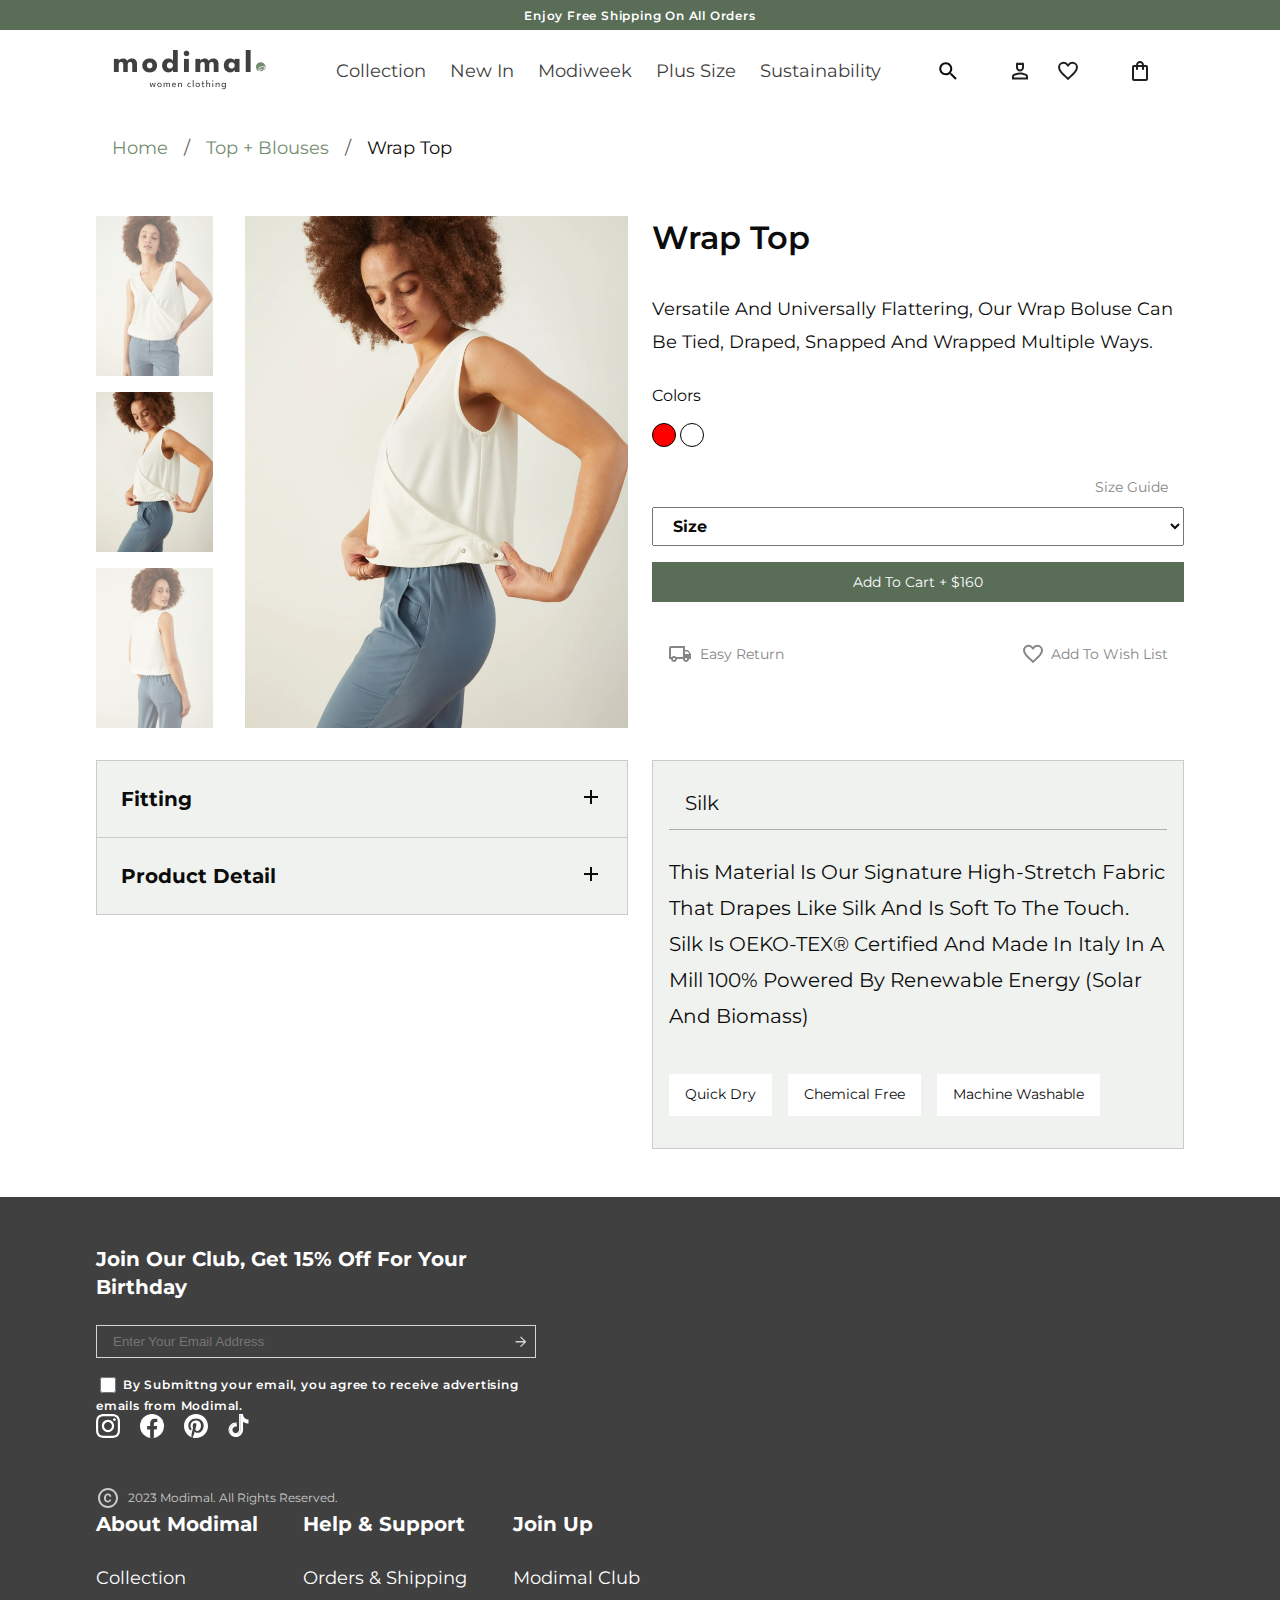
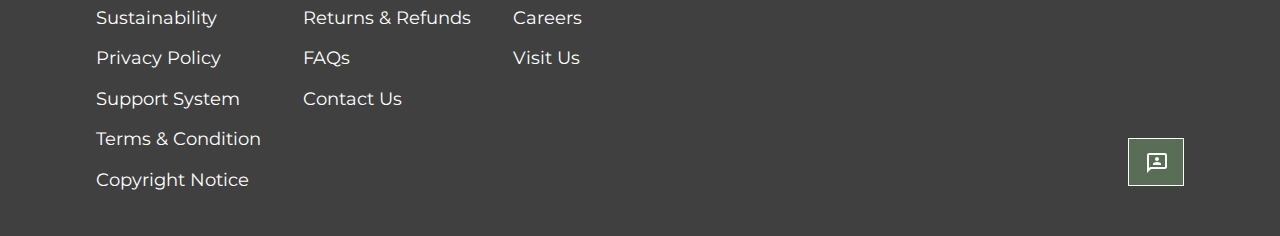
==== product.html @ 16f70318 "mobile version" ====
<!DOCTYPE html>
<html lang="en">
  <head>
    <meta charset="UTF-8" />
    <meta name="viewport" content="width=device-width, initial-scale=1.0" />

    <link rel="stylesheet" href="styles/style.css" />
    <link
      rel="stylesheet"
      href="https://fonts.googleapis.com/css?family=Montserrat"
    />
    <title>modimal</title>
  </head>

  <body>
    <div class="overlay"></div>
    <header>
      <div class="top-bar">
        <p class="top-bar-text">Enjoy Free Shipping On All Orders</p>
      </div>

      <div class="nav">
        <div class="nav-content">
          <a href="index.html"
            ><img class="logo" src="images/logo.jpg" alt="logo"
          /></a>
          <div class="top-main-menu">
            <a>Collection</a>
            <a>New In</a>
            <a>Modiweek</a>
            <a>Plus Size</a>
            <a>Sustainability</a>
          </div>
          <div class="top-right-menu">
            <a href=""><img src="images/search.svg" alt="search-icon" /></a>
            <a href=""><img src="images/profile.svg" alt="profile-icon" /></a>
            <a href=""
              ><img src="images/favourite.svg" alt="favourite-icon"
            /></a>
            <a href=""><img src="images/shopping-bag.svg" alt="bag-icon" /></a>
          </div>
        </div>
      </div>
      <div class="collection-menu">
        <div class="collection-menu-content">
          <div class="collection-menu-text">
            <p>category</p>
            <a href="">shop all</a>
            <a href="">blouses & top</a>
            <a href="">pants</a>
            <a href="">Dresses & jumpsuits</a>
            <a href="">outwear & jackets </a>
            <a href="">pullovers</a>
            <a href="">tees</a>
            <a href="">shorts & skirts</a>
          </div>
          <div class="collection-menu-text">
            <p>featured</p>
            <a href="">new in</a>
            <a href="">modiweek</a>
            <a href="">plus size</a>
            <a href="">best seller</a>
          </div>
          <div class="collection-menu-text">
            <p>more</p>
            <a href="">bundles</a>
            <a href="">occasion wear</a>
            <a href="">matching set</a>
            <a href="">suiting</a>
          </div>

          <div class="collection-menu-photo">
            <div class="menu-photo-container-1"></div>
            <p>Blouses</p>
          </div>

          <div class="collection-menu-photo">
            <div class="menu-photo-container-2"></div>
            <p>Plus size</p>
          </div>
        </div>
      </div>

      <div class="newin-menu">
        <div class="newin-menu-content">
          <div class="newin-menu-text">
            <p>category</p>
            <a href="">shop all</a>
            <a href="">tops & blouses</a>
            <a href="">tees</a>
            <a href="">pants</a>
            <a href="">jackets & outwears</a>
            <a href="">pullovers</a>
            <a href="">dresses & jumpsuits</a>
            <a href="">shorts & skirts</a>
          </div>
          <div class="newin-menu-text">
            <p>trending</p>
            <a href="">plus size</a>
            <a href="">fall collection</a>
            <a href="">modiweek</a>
          </div>

          <div class="newin-menu-photo">
            <div class="menu-photo-container-3"></div>
            <p>fall collection</p>
          </div>

          <div class="newin-menu-photo">
            <div class="menu-photo-container-4"></div>
            <p>blouses</p>
          </div>

          <div class="newin-menu-photo">
            <div class="menu-photo-container-5"></div>
            <p>dresses</p>
          </div>
        </div>
      </div>

      <div class="plussize-menu">
        <div class="plussize-menu-content">
          <div class="plussize-menu-text">
            <p>category</p>
            <a href="">shop all</a>
            <a href="">tops & blouses</a>
            <a href="">tees</a>
            <a href="">pants</a>
            <a href="">jackets & outwears</a>
            <a href="">pullovers</a>
            <a href="">dresses & jumpsuits</a>
            <a href="">shorts & skirts</a>
          </div>

          <div class="plussize-menu-photo">
            <div class="menu-photo-container-6"></div>
            <p>Pants</p>
          </div>

          <div class="plussize-menu-photo">
            <div class="menu-photo-container-7"></div>
            <p>dresses</p>
          </div>

          <div class="plussize-menu-photo">
            <div class="menu-photo-container-8"></div>
            <p>blouses</p>
          </div>
        </div>
      </div>

      <div class="sustainability-menu">
        <div class="sustainability-menu-content">
          <div class="sustainability-menu-text">
            <p>sustainability</p>
            <a href="">mission</a>
            <a href="">processing</a>
            <a href="">materials</a>
            <a href="">packaging</a>
            <a href="">product care</a>
            <a href="">our suppliers</a>
          </div>

          <div class="menu-photo-container-9"></div>

          <div class="menu-photo-container-10"></div>
        </div>
      </div>
    </header>

    <div class="content">
      <main>
        <div class="product-content-1">
          <div class="product-path">
            <p>Home</p>
            <span>/</span>
            <p>top + blouses</p>
            <span>/</span>
            <p>wrap top</p>
          </div>

          <div class="product">
            <div class="product-photos">
              <div class="thumbnail-section">
                <div class="product-thumb thumb-1">
                  <div class="thumb-overlay"></div>
                </div>
                <div class="product-thumb thumb-2">
                  <div class="thumb-overlay"></div>
                </div>
                <div class="product-thumb thumb-3">
                  <div class="thumb-overlay"></div>
                </div>
                <div class="product-thumb thumb-4">
                  <div class="thumb-overlay"></div>
                </div>
                <div class="product-thumb thumb-5">
                  <div class="thumb-overlay"></div>
                </div>
              </div>

              <div class="product-photo"></div>
            </div>

            <div class="product-options">
              <h3>wrap top</h3>
              <p>
                Versatile and universally flattering, our wrap boluse can be
                tied, draped, snapped and wrapped multiple ways.
              </p>
              <div class="product-colours">
                <p>Colors</p>
                <div class="product-colour-1"></div>
                <div class="product-colour-2"></div>
              </div>

              <div class="product-size">
                <a href=""><p>Size Guide</p></a>

                <form action="">
                  <select name="size" id="">
                    <option value="">Size</option>
                    <option value="34">34</option>
                    <option value="36">36</option>
                    <option value="38">38</option>
                    <option value="40">40</option>
                    <option value="42">42</option>
                  </select>
                  <button class="add-to-cart">Add To Cart + $160</button>
                </form>
              </div>

              <div class="cart-bottom">
                <div>
                  <img src="images/easy-return.svg" alt="" />
                  <p>easy return</p>
                </div>
                <div>
                  <img src="images/wishlist.svg" alt="" />
                  <p>add to wish list</p>
                </div>
              </div>
            </div>

            <div class="product-details-left">
              <div class="expandable-title">
                <h4>Fitting</h4>
                <img src="images/plus.svg" alt="" />
              </div>
              <div class="expandable-text">
                <h4>Fabric & care</h4>
                <img src="images/minimize.svg" alt="" />
                <p>Fabric :</p>
                <p>Tailored Stretch,</p>
                <p>
                  Made in Italy, 62% Nylon, 38% Elastane, 100% vegan materials
                </p>
                <p>Care:</p>
                <p>Cold machine wash, line dry</p>
                <p>
                  Do not tumble dry or dry clean, Do not use bleach or fabric
                  softener
                </p>
              </div>
              <div class="expandable-title">
                <h4>Product Detail</h4>
                <img src="images/plus.svg" alt="" />
              </div>
              <div class="expandable-text">
                <h4>Shipping And Return</h4>
                <img src="images/minimize.svg" alt="" />
                <p>Shipping :</p>
                <p>is free on US , Canada orders are $15</p>
                <p>Returns:</p>
                <p>
                  Unwashed, unworn items are eligible for returns or exchanges
                  within 30 days of purchase. Final Sale items are not eligible
                  for returns or exchanges.
                </p>
              </div>
            </div>

            <div class="product-details-right">
              <div class="product-details-right-content">
                <p class="p-with-line">Silk</p>
                <p>
                  This material is our signature high-stretch fabric that drapes
                  like silk and is soft to the touch. Silk is OEKO-TEX®
                  certified and made in Italy in a mill 100% powered by
                  renewable energy (solar and biomass)
                </p>
                <div class="product-material-features">
                  <p>quick dry</p>
                  <p>chemical free</p>
                  <p>machine washable</p>
                </div>
              </div>
            </div>
          </div>
        </div>
      </main>

      <footer>
        <div class="footer-content">
          <div class="footer-left-section">
            <h4>Join our club, get 15% off for your Birthday</h4>
            <form>
              <input
                type="email"
                name="email"
                placeholder="Enter Your Email Address"
              />
              <button><img src="images/form-arrow.svg" alt="" /></button>
            </form>
            <div class="checkbox">
              <input type="checkbox" name="agree" id="checkbox" />
              <label for="checkbox"
                >By Submittng your email, you agree to receive advertising
                emails from Modimal.</label
              >
            </div>

            <div class="footer-icons">
              <a href=""><img src="images/instagram.svg" alt="instagram" /></a>
              <a href=""><img src="images/facebook.svg" alt="facebook" /></a>
              <a href=""><img src="images/pinterest.svg" alt="pinterest" /></a>
              <a href=""><img src="images/tiktok.svg" alt="tiktok" /></a>
            </div>

            <div class="footer-bottom-text">
              <img src="images/copyright.svg" alt="copyright" />
              <p>2023 modimal. All Rights Reserved.</p>
            </div>
          </div>
          <div class="footer-right-section">
            <div class="footer-right-column">
              <h4>About Modimal</h4>
              <a href="">Collection</a>
              <a href="">Sustainability</a>
              <a href="">Privacy Policy</a>
              <a href="">Support System</a>
              <a href="">Terms & Condition</a>
              <a href="">Copyright Notice</a>
            </div>
            <div class="footer-right-column">
              <h4>Help & Support</h4>
              <a href="">Orders & Shipping</a>
              <a href="">Returns & Refunds</a>
              <a href="">FAQs</a>
              <a href="">Contact Us</a>
            </div>
            <div class="footer-right-column">
              <h4>Join Up</h4>
              <a href="">Modimal Club</a>
              <a href="">Careers</a>
              <a href="">Visit Us</a>
            </div>
          </div>

          <div class="chatbox">
            <img src="images/chatbox.svg" alt="chatbox" />
          </div>
        </div>
      </footer>

      <script src="scripts/splide.min.js"></script>
      <script src="scripts/script.js"></script>
    </div>
  </body>
</html>
---- styles/style.css ----
body {
  margin: 0;
}

* {
  box-sizing: border-box;
}

.top-bar {
  width: 100%;
  background-color: #5a6d57;
}

.top-bar-text {
  color: #fff;
  text-align: center;
  font-family: Montserrat;
  font-size: 12px;
  font-style: normal;
  font-weight: 600;
  line-height: normal;
  letter-spacing: 0.8px;
  margin: 0;
  padding-top: 8px;
  padding-bottom: 7px;
}

.nav-content {
  width: 85%;
  margin: 16px auto 18px;
  display: flex;
  justify-content: space-between;
  align-items: center;
}

.top-main-menu {
  display: flex;
  justify-content: space-between;
  gap: 24px;
}

.top-main-menu a {
  color: #404040;
  text-align: center;
  font-family: Montserrat;
  font-size: 18px;
  font-style: normal;
  font-weight: 400;
  line-height: 180%;
  cursor: pointer;
}

.top-main-menu a:hover {
  color: #0c0c0c;
}

.top-right-menu {
  display: flex;
  align-items: center;
  gap: 24px;
  height: 32px;
  padding-right: 8px;
}

.top-right-menu div {
  font-size: 0;
}

.top-right-menu a {
  display: inline-block;
  height: 24px;
    margin-right: 24px;
    vertical-align: middle;
}

.top-right-menu a:nth-of-type(2) {
  margin-right: 0;
}

.mobile-menu {
  display: none;
}

.hero {
  height: 600px;
  background-image: url("../images/hero.png");
  background-position: top;
  background-size: cover;
}

.hero-content {
  width: 85%;
  height: 100%;
  margin: 0 auto;
  position: relative;
}

.hero-text {
  width: 295px;
  position: absolute;
  bottom: 20%;
  left: 0;
}

.hero-text h1 {
  color: #0c0c0c;
  font-family: Gill Sans MT;
  font-size: 34px;
  font-style: italic;
  font-weight: 400;
  line-height: 180%;
  text-transform: capitalize;
  margin: 0 0 27px 0;
}

.hero-text a {
  color: #0c0c0c;
  text-align: center;
  font-family: Montserrat;
  font-size: 14px;
  font-style: normal;
  font-weight: 400;
  line-height: 24px;
  text-decoration: none;
  display: block;
  background: #fff;
  width: 184px;
  padding: 8px 16px;
}

.main-content-1 {
  width: 85%;
  margin: 88px auto;
}

.main-content-2 {
  width: 85%;
  margin: 0 auto;
}

.best-sellers-items a {
  text-decoration: none;
}

.best-sellers-title {
  display: flex;
  justify-content: space-between;
  align-items: end;
  margin-bottom: 24px;
}

.best-sellers-title h2,
.collection-title h2,
.followus-title h2,
.carousel-title h2 {
  color: #0c0c0c;
  font-family: Montserrat;
  font-size: 32px;
  font-style: normal;
  font-weight: 600;
  line-height: 140%;
  margin: 0;
}

.best-sellers-title a {
  color: #5a6d57;
  text-align: right;
  font-family: Montserrat;
  font-size: 14px;
  font-style: normal;
  font-weight: 400;
  line-height: 24px;
  text-decoration: none;
  display: block;
  background: #fff;
  width: 102px;
  padding: 8px 16px;
}

.best-sellers-items {
  display: flex;
  justify-content: space-between;
  gap: 24px;
  margin-bottom: 94px;
}

.best-sellers-item {
  width: calc(100% / 3);
}

.image-container-1 {
  height: 438px;
  background-image: url("../images/item1.png");
  background-size: cover;
  background-position: center;
  position: relative;
}

.heart-form {
  height: 24px;
  width: 24px;
  position: absolute;
  top: 24px;
  right: 24px;
}

.heart-form input {
  opacity: 0;
}

.heart-icon {
  height: 24px;
  width: 24px;
  position: absolute;
  top: 0px;
  right: 0px;
}

.image-container-2 {
  height: 438px;
  background-image: url("../images/item2.jfif");
  background-size: cover;
  background-position: center;
  position: relative;
}

.image-container-3 {
  height: 438px;
  background-image: url("../images/item3.png");
  background-size: cover;
  background-position: center;
  position: relative;
}

.best-sellers-item h5 {
  color: #0c0c0c;
  font-family: Montserrat;
  font-size: 16px;
  font-style: normal;
  font-weight: 700;
  line-height: 140%;
  text-transform: capitalize;
  margin: 6px 0 8px 0;
}

.best-sellers-item-text {
  padding: 0 8px;
}

.best-sellers-item .second-line {
  display: flex;
  justify-content: space-between;
  margin-bottom: 8px;
}

.best-sellers-item .second-line p {
  color: #0c0c0c;
  font-family: Montserrat;
  font-size: 16px;
  font-style: normal;
  font-weight: 400;
  line-height: 180%;
  text-transform: capitalize;
  margin: 0;
}

.best-sellers-item .second-line .price {
  color: #0c0c0c;
  font-family: Montserrat;
  font-size: 16px;
  font-style: normal;
  font-weight: 700;
  line-height: 140%;
  margin: 0;
}

.colours-1,
.colours-2,
.colours-3 {
  display: flex;
  justify-content: flex-start;
  gap: 8px;
}

.colours-1 div,
.colours-2 div,
.colours-3 div {
  height: 24px;
  width: 24px;
  border-radius: 50%;
}

.colours-1 div:nth-of-type(1) {
  background-color: #0c0c0c;
}

.colours-1 div:nth-of-type(2) {
  background-color: #7dc3eb;
}

.colours-1 div:nth-of-type(3) {
  background-color: #748c70;
}

.colours-2 div:nth-of-type(1) {
  background-color: #909225;
}

.colours-2 div:nth-of-type(2) {
  background-color: #19418e;
}

.colours-2 div:nth-of-type(3) {
  background-color: #0c0c0c;
}

.colours-3 div:nth-of-type(1) {
  background-color: #d0a5ea;
}

.colours-3 div:nth-of-type(2) {
  background-color: #909225;
}

.colours-3 div:nth-of-type(3) {
  background-color: #748c70;
}

.collection {
  display: flex;
  justify-content: space-between;
  gap: 24px;
  margin-top: 24px;
  margin-bottom: 88px;
}

.collection-flex-1,
.collection-flex-2 {
  width: calc(50% - 12px);
  display: flex;
  flex-direction: column;
  justify-content: space-between;
}

.collection-flex-1 {
  gap: 64px;
}

.collection-item-1 {
  background-image: url("../images/collection1.png");
  height: 518px;
  background-size: cover;
  background-position: center;
  position: relative;
}

.collection-item-2 {
  background-image: url("../images/collection3.png");
  height: 837px;
  background-size: cover;
  background-position: center;
  position: relative;
}

.collection-item-3 {
  background-image: url("../images/collection2.png");
  height: 840px;
  background-size: cover;
  background-position: center;
  position: relative;
}

.collection-item-4 {
  background-image: url("../images/collection4.jfif");
  height: 435px;
  background-size: cover;
  background-position: center;
  position: relative;
}

.collection-link {
  color: #0c0c0c;
  text-align: center;
  font-family: Montserrat;
  font-size: 14px;
  font-style: normal;
  font-weight: 400;
  line-height: 24px;
  text-decoration: none;
  display: block;
  background: #fff;
  width: 185px;
  padding: 8px 16px;
  position: absolute;
  bottom: 16px;
  right: 16px;
}

.collection-item-3 .collection-link {
  bottom: 16px;
  left: 16px;
}

.collection-menu,
.newin-menu,
.plussize-menu,
.sustainability-menu {
  width: 100%;
  position: absolute;
  z-index: 1000;
  top: 100px;
  left: 0;
  background-color: #fff;
  display: none;
}

.collection-menu-content,
.newin-menu-content,
.plussize-menu-content,
.sustainability-menu-content {
  width: 85%;
  margin: 0 auto;
  display: flex;
  gap: 24px;
  padding: 32px 0 57px 0;
}

.collection-menu-text {
  width: calc((50% - 60px) / 3);
}

.newin-menu-text {
  width: calc((50% - 36px) / 2);
}

.plussize-menu-text {
  width: calc(50% - 12px);
}

.sustainability-menu-text {
  width: calc((100% - 48px) / 3);
}

.collection-menu-photo {
  width: calc((50% - 36px) / 2);
}

.newin-menu-photo {
  width: calc((50% - 60px) / 3);
}

.plussize-menu-photo {
  width: calc((50% - 60px) / 3);
}

.menu-photo-container-9,
.menu-photo-container-10 {
  width: calc((100% - 48px) / 3);
  background-position: center;
  background-size: cover;
  height: 438px;
}

.menu-photo-container-1,
.menu-photo-container-2,
.menu-photo-container-3,
.menu-photo-container-4,
.menu-photo-container-5,
.menu-photo-container-6,
.menu-photo-container-7,
.menu-photo-container-8 {
  background-position: center;
  background-size: cover;
  width: 100%;
  height: 420px;
}

.menu-photo-container-1 {
  background-image: url("../images/menu-photo-1.png");
}

.menu-photo-container-2 {
  background-image: url("../images/menu-photo-2.png");
}

.menu-photo-container-3 {
  background-image: url("../images/menu-photo-3.png");
}

.menu-photo-container-4 {
  background-image: url("../images/menu-photo-4.png");
}

.menu-photo-container-5 {
  background-image: url("../images/menu-photo-5.png");
}

.menu-photo-container-6 {
  background-image: url("../images/menu-photo-6.jpg");
}

.menu-photo-container-7 {
  background-image: url("../images/menu-photo-7.png");
}

.menu-photo-container-8 {
  background-image: url("../images/menu-photo-8.png");
}

.menu-photo-container-9 {
  background-image: url("../images/menu-photo-9.jpg");
}

.menu-photo-container-10 {
  background-image: url("../images/menu-photo-10.jpg");
}

.collection-menu-text p,
.newin-menu-text p,
.plussize-menu-text p,
.sustainability-menu-text p {
  color: #0c0c0c;
  font-family: Montserrat;
  font-size: 18px;
  font-style: normal;
  font-weight: 400;
  line-height: 180%; /* 32.4px */
  text-transform: capitalize;
  margin: 0 0 24px 0;
}

.collection-menu-text a,
.newin-menu-text a,
.plussize-menu-text a,
.sustainability-menu-text a {
  display: block;
  color: #404040;
  font-family: Montserrat;
  font-size: 18px;
  font-style: normal;
  font-weight: 400;
  line-height: 180%;
  text-transform: capitalize;
  text-decoration: none;
  text-align: left;
}

.collection-menu-text a:hover,
.newin-menu-text a:hover,
.plussize-menu-text a:hover,
.sustainability-menu-text a:hover {
  color: #0c0c0c;
}

.collection-menu-photo p,
.newin-menu-photo p,
.plussize-menu-photo p {
  color: #0c0c0c;
  font-family: Montserrat;
  font-size: 16px;
  font-style: normal;
  font-weight: 400;
  line-height: 180%;
  text-transform: capitalize;
  margin: 12px 0 0 0;
}

.overlay {
  position: absolute;
  top: 110px;
  z-index: 999;
  background-color: #0c0c0c86;
  display: none;
  width: 100%;
}

.blurred {
  filter: blur(6px);
}

.visible {
  display: block;
}

.hidden {
  display: none;
}

.photo-container {
  width: 100%;
  height: 751px;
  display: grid;
  grid-template-columns: 2fr 1fr 1fr;
  grid-template-rows: 1fr 1fr;
  margin: 24px 0 48px;
}

.follow-photo {
  background-size: cover;
  background-position: center;
}

.follow-photo:nth-of-type(1) {
  background-image: url("../images/follow-photo1.jfif");
  grid-row-start: 1;
  grid-row-end: span 2;
}

.follow-photo:nth-of-type(2) {
  background-image: url("../images/follow-photo2.jfif");
}

.follow-photo:nth-of-type(3) {
  background-image: url("../images/follow-photo3.jfif");
}

.follow-photo:nth-of-type(4) {
  background-image: url("../images/follow-photo4.jfif");
}

.follow-photo:nth-of-type(5) {
  background-image: url("../images/follow-photo5.jfif");
}

.wide-image {
  background-image: url("../images/sustainability.jpg");
  height: 526px;
  width: 100%;
  background-size: cover;
  background-position: center;
  margin-bottom: 88px;
}

.wide-image-content {
  width: 85%;
  height: 526px;
  margin: 0 auto;
  position: relative;
}

.wide-image-text {
  position: absolute;
  right: 0;
  bottom: 43px;
  width: 495px;
}

.wide-image-text h4 {
  color: #272f25;
  font-family: Montserrat;
  font-size: 20px;
  font-style: normal;
  font-weight: 400;
  line-height: 180%;
  text-transform: capitalize;
  margin: 0 0 12px 0;
}

.wide-image-text a {
  color: #0c0c0c;
  text-align: center;
  font-family: Montserrat;
  font-size: 14px;
  font-style: normal;
  font-weight: 400;
  line-height: 24px;
  text-transform: capitalize;
  text-decoration: none;
  display: block;
  background: #fff;
  width: 185px;
  padding: 8px 16px;
  margin-left: 310px;
}

footer {
  background-color: #404040;
}

.footer-content {
  width: 85%;
  margin: 0 auto;
  padding: 48px 0 32px;
  position: relative;
}

.footer-content-flex {
  display: flex;
  justify-content: space-between;
}

.footer-left-section {
  width: calc(50% - 104px);
}

.checkbox {
  width: 100%;
  margin-top: 16px;
}

.footer-left-section input[type="email"] {
  width: 100%;
  background-color: #404040;
  border: 1px solid #d1d9cf;
  padding: 8px 16px;
  color: #fff;
}

.footer-left-section input[type="checkbox"] {
  width: 16px;
  height: 16px;
  vertical-align: middle;
}

.footer-left-section label {
  color: #fff;
  font-family: Montserrat;
  font-size: 12px;
  font-style: normal;
  font-weight: 600;
  line-height: normal;
  letter-spacing: 0.8px;
}

.footer-right-section {
  display: flex;
  width: 50%;
  gap: 24px;
  justify-content: space-between;
}

.footer-right-column h4,
.footer-left-section h4 {
  color: #fff;
  font-family: Montserrat;
  font-size: 20px;
  font-style: normal;
  font-weight: 700;
  line-height: 140%;
  text-transform: capitalize;
  margin: 0 0 24px 0;
}

.footer-right-column a {
  color: #fff;
  font-family: Montserrat;
  font-size: 18px;
  font-style: normal;
  font-weight: 400;
  line-height: 180%;
  text-transform: capitalize;
  text-decoration: none;
  display: block;
  margin-bottom: 8px;
}

.footer-icons {
  margin-top: 0;
}

.footer-icons img {
  margin-right: 16px;
}

.carousel-content {
  width: 92.5%;
  margin-left: 7.5%;
}

.splide {
  margin-top: 24px;
  margin-bottom: 88px;
}

.carousel-item {
  width: 100%;
  height: 100%;
}

.carousel-image-1,
.carousel-image-2,
.carousel-image-3,
.carousel-image-4,
.carousel-image-5,
.carousel-image-6,
.carousel-image-7 {
  height: 426px;
  width: 288px;
  background-size: cover;
  background-position: top;
  position: relative;
}

.carousel-image-1 {
  background-image: url("../images/carousel1.jfif");
}

.carousel-image-2 {
  background-image: url("../images/carousel2.jfif");
}

.carousel-image-3 {
  background-image: url("../images/carousel3.jfif");
}

.carousel-image-4 {
  background-image: url("../images/carousel4.png");
}

.carousel-image-5 {
  background-image: url("../images/carousel5.png");
}

.carousel-image-6 {
  background-image: url("../images/carousel6.jpg");
}

.carousel-image-7 {
  background-image: url("../images/carousel7.jpg");
}

.carousel-text {
  color: #0c0c0c;
  font-family: Montserrat;
  font-size: 16px;
  font-style: normal;
  font-weight: 700;
  line-height: 140%;
  margin: 38px 0 0 8px;
}

.splide__arrow {
  opacity: 0;
  height: 6em;
  width: 5em;
  top: 40%;
}

.splide__arrow:hover:not(:disabled) {
  opacity: 0;
}

footer form {
  position: relative;
}

footer button {
  position: absolute;
  right: 1px;
  top: 50%;
  transform: translateY(-50%);
  background-color: #404040;
  border: none;
  cursor: pointer;
}

footer button img {
  vertical-align: middle;
}

.footer-bottom-text {
  margin-top: 44px;
}

.footer-bottom-text img {
  vertical-align: middle;
}

.footer-bottom-text p {
  color: #cbcbcb;
  font-family: Montserrat;
  font-size: 12px;
  font-style: normal;
  font-weight: 400;
  line-height: 180%;
  text-transform: capitalize;
  display: inline-block;
  margin: 0 0 0 4px;
  vertical-align: middle;
}

.chatbox {
  width: 56px;
  height: 48px;
  position: absolute;
  right: 0;
  bottom: 50px;
  border: 1px solid #fff;
  background-color: #5a6d57;
  padding: 12px 16px;
  z-index: 1000;
}

.product-content-1 {
  width: 85%;
  margin: 32px auto;
}

.product-path {
  display: flex;
  justify-content: flex-start;
  align-items: center;
}

.product-path p {
  color: #748c70;
  text-align: center;
  font-family: Montserrat;
  font-size: 18px;
  font-style: normal;
  font-weight: 400;
  line-height: 180%;
  text-transform: capitalize;
  padding: 4px 16px;
  margin: 0;
}

.product-path p:last-of-type {
  color: #0c0c0c;
}

.product-path span {
  color: #606060;
  text-align: center;
  font-family: Montserrat;
  font-size: 18px;
  font-style: normal;
  font-weight: 400;
  line-height: 180%;
}

.product {
  display: flex;
  flex-wrap: wrap;
  justify-content: space-between;
  align-items: flex-start;
  column-gap: 24px;
  row-gap: 32px;
  margin: 48px 0;
}

.product-photos {
  width: calc(50% - 12px);
  display: flex;
  justify-content: space-between;
  gap: 16px;
  height: 512px;
}

.product-photo {
  height: 100%;
  width: calc(75% - 16px);
  background-image: url("../images/product-photo2.jpg");
  background-position: center;
  background-size: cover;
}

.product-options {
  width: calc(50% - 12px);
}

.product-options h3 {
  color: #0c0c0c;
  font-family: Montserrat;
  font-size: 32px;
  font-style: normal;
  font-weight: 600;
  line-height: 140%;
  text-transform: capitalize;
  margin: 0 0 32px 0;
}

.product-options p {
  color: #0c0c0c;
  font-family: Montserrat;
  font-size: 18px;
  font-style: normal;
  font-weight: 400;
  line-height: 180%;
  text-transform: capitalize;
  margin: 0 0 24px 0;
}

.product-colours {
  margin-bottom: 24px;
}

.product-colours p {
  color: #0c0c0c;
  font-family: Montserrat;
  font-size: 16px;
  font-style: normal;
  font-weight: 400;
  line-height: 180%;
  text-transform: capitalize;
  margin: 0 0 12px 0;
}

.product-colour-1,
.product-colour-2 {
  height: 24px;
  width: 24px;
  border: 1px solid black;
  border-radius: 50%;
  display: inline-block;
}

.product-colour-1 {
  background-color: red;
}

.product-colour-2 {
  background-color: white;
}

.product-details-left,
.product-details-right {
  width: calc(50% - 12px);
  background-color: #f0f2ef;
}

.product-details-right {
  border: 1px solid #cbcbcb;
}

.product-details-left {
  border: 1px solid #cbcbcb;
  border-bottom: none;
}

.product-details-right-content {
  padding: 16px;
}

.product-details-left h4 {
  color: #0c0c0c;
  font-family: Montserrat;
  font-size: 20px;
  font-style: normal;
  font-weight: 700;
  line-height: 140%;
  text-transform: capitalize;
  margin: 0;
}

.product-details-right p {
  color: #0c0c0c;
  font-family: Montserrat;
  font-size: 20px;
  font-style: normal;
  font-weight: 400;
  line-height: 180%;
  text-transform: capitalize;
  margin: 0 0 24px 0;
}

.p-with-line {
  padding: 8px 16px;
  border-bottom: 1px solid #adadad;
}

.thumbnail-section {
  width: 25%;
  overflow-y: scroll;
  overflow-x: hidden;
}

.product-thumb {
  width: calc(100% - 16px);
  height: 160px;
  background-position: center;
  background-size: cover;
  margin-bottom: 16px;
}

.thumb-1 {
  background-image: url("../images/product-photo1.jpg");
}

.thumb-2 {
  background-image: url("../images/product-photo2.jpg");
}

.thumb-3 {
  background-image: url("../images/product-photo3.jpg");
}

.thumb-4 {
  background-image: url("../images/product-photo4.jpg");
}

.thumb-5 {
  background-image: url("../images/product-photo5.jpg");
}

.thumb-overlay {
  width: 100%;
  height: 100%;
  background-color: #ffffff;
  opacity: 0.4;
}

.thumb-2 .thumb-overlay {
  display: none;
}

.expandable-title {
  border-bottom: 1px solid #cbcbcb;
  padding: 24px;
  position: relative;
}

.expandable-title img {
  position: absolute;
  top: 24px;
  right: 24px;
}

.expandable-text {
  padding: 24px;
  position: relative;
  display: none;
  border-bottom: 1px solid #cbcbcb;
}

.active {
  display: block;
}

.expandable-text p {
  color: #0c0c0c;
  font-family: Montserrat;
  font-size: 16px;
  font-style: normal;
  font-weight: 400;
  line-height: 180%;
  text-transform: capitalize;
  margin: 0;
}

.expandable-text h4 {
  color: #748c70;
  margin-bottom: 24px;
}

.expandable-text img {
  position: absolute;
  top: 24px;
  right: 24px;
}

.product-size select {
  width: 100%;
  padding: 8px 16px;
  color: #0c0c0c;
  font-family: Montserrat;
  font-size: 16px;
  font-style: normal;
  font-weight: 700;
  line-height: 140%;
}

.product-size p {
  text-align: right;
  color: #868686;
  font-family: Montserrat;
  font-size: 14px;
  font-style: normal;
  font-weight: 400;
  line-height: 24px;
  padding: 0 16px;
  margin-bottom: 8px;
}

.product-size a {
  text-decoration: none;
}

.add-to-cart {
  background-color: #5a6d57;
  padding: 8px 16px;
  color: #fff;
  text-align: center;
  font-family: Montserrat;
  font-size: 14px;
  font-style: normal;
  font-weight: 400;
  line-height: 24px;
  border: none;
  width: 100%;
  margin: 16px 0 24px;
}

.product-material-features {
  padding: 16px 0;
}

.product-material-features p {
  color: #0c0c0c;
  text-align: center;
  font-family: Montserrat;
  font-size: 14px;
  font-style: normal;
  font-weight: 400;
  line-height: 180%;
  text-transform: capitalize;
  background: #fff;
  padding: 8px 16px;
  margin: 0 12px 0 0;
  display: inline-block;
}

.cart-bottom {
  display: flex;
  justify-content: space-between;
}

.cart-bottom div {
  padding: 16px;
}

.cart-bottom p {
  color: #868686;
  text-align: center;
  font-family: Montserrat;
  font-size: 14px;
  font-style: normal;
  font-weight: 400;
  line-height: 24px;
  text-transform: capitalize;
  display: inline-block;
  margin: 0 0 0 4px;
  vertical-align: middle;
}

.cart-bottom img {
  display: inline-block;
  vertical-align: middle;
}


@media only screen and (max-width: 767px) {
  .top-bar p {
font-size: 10px;
font-weight: 400;
line-height: 140%; 
  }

.nav-content {
  width: 90%;
  margin: 8px auto 10px;
  
}

.nav {
  position: relative;
}

.logo {
  width: 138px;
  position: absolute;
  top: 0;
  left: 50%;
  transform: translate(-50%);
}

.top-main-menu {
  width: 100%;
  position: absolute;
  top: 36px;
  left: 0;
  flex-direction: column;
  gap: 32px;
  background-color: #fff;
  padding: 42px 5%;
  z-index: 1000;
}

.top-main-menu a {
text-align: left;
color:  #0C0C0C;
font-size: 14px;
font-weight: 400;
line-height: 180%; 
}

.top-right-menu {
  width: 100%;
  justify-content: space-between;
  padding-right: 0;
}

.collection-menu, .newin-menu, .plussize-menu, .sustainability-menu {
  position: static;
}

.collection-menu-content, .newin-menu-content, .plussize-menu-content, .sustainability-menu-content {
  padding: 16px 0;
}

.collection-menu-photo, .newin-menu-photo, .plussize-menu-photo, .menu-photo-container-9, .menu-photo-container-10 {
  display: none;
}

.collection-menu-text, .newin-menu-text, .plussize-menu-text, .sustainability-menu-text {
  width: 100%;
}

.collection-menu-text:nth-of-type(2), .collection-menu-text:nth-of-type(3), .newin-menu-text:nth-of-type(2) {
display: none;
}

.collection-menu-text p, .newin-menu-text p, .plussize-menu-text p, .sustainability-menu-text p {
  display: none;
}

.collection-menu-text a, .newin-menu-text a, .plussize-menu-text a, .sustainability-menu-text a {
  color: #404040;
font-size: 14px;
font-style: normal;
font-weight: 400;
line-height: 180%; 
}

.top-main-menu-1, .top-main-menu-2, .top-main-menu-4, .top-main-menu-5 {
  border-bottom: 1px solid #0C0C0C;
}

.mobile-menu {
  display: inline-block;
  vertical-align: middle;
  margin-right: 8px;
}

.profile-icon {
  display: none;
}

.top-right-menu a {
  margin-right: 8px;
}

.top-main-menu > div {
  margin-bottom: 32px;
}

.hero {
  background-image: url("../images/mobile-hero.png");
  background-position: right;
  height: 551px;
}

.hero-content {
  width: 90%;
}

.hero-text {
  width: 170px;
  bottom: 34px;
}

.hero-text h1 {
color: #0C0C0C;
font-family: Gill Sans MT;
font-size: 20px;
font-style: italic;
font-weight: 400;
line-height: 180%; /* 36px */
}

.hero-text a {
  width: 68px;
  padding: 8px;
}

.main-content-1 {
  margin: 20px auto;
  width: 90%;

}

.best-sellers-items {
  gap: 16px;
  margin-bottom: 50px;
}

.best-sellers-item:nth-of-type(3) {
  display: none;
}

.image-container-1, .image-container-2 {
  height: 213px;
}

.best-sellers-item {
  width: 50%;
}

.best-sellers-item-text {
  padding: 0;
}

.best-sellers-item h5 {
font-size: 14px;
font-weight: 600;
line-height: 140%; 
}

.best-sellers-item .second-line p {
font-size: 14px;
font-weight: 400;
line-height: 140%; 
}

.best-sellers-item .second-line .price {
  font-size: 14px;
  }

  .colours-1 div, .colours-2 div {
    height: 16px;
    width: 16px;
  }



.best-sellers-title, .collection-title, .carousel-title, .followus-title {
  margin-bottom: 8px;
}

.best-sellers-title h2, .collection-title h2, .carousel-title h2, .followus-title h2 {
font-size: 20px;
font-style: normal;
font-weight: 700;
line-height: 140%; 
}

.best-sellers-title a {
  padding: 0;
}

.collection {
  margin-bottom: 74px;
  margin-top: 0;
  gap: 16px;
}

.collection-flex-1, .collection-flex-2 {
  width: calc(50% - 8px);
}

.collection-flex-1 {
  gap: 64px;
}

.collection-flex-2 {
  gap: 72px;
}

.collection-item-1 {
  height: 165px;
}

.collection-item-2 {
  height: 253px;
}

.collection-item-3 {
  height: 276px;
}

.collection-item-4 {
  height: 135px;
}

.collection-link, .collection-item-3 .collection-link {
  width: 100%;
  left: 0;
  bottom: -40px;
  text-align: left;
}

.carousel-content {
  width: 90%;
  margin-left: 5%;
}

.splide {
  margin-top: 0;
}

.carousel-image-1,
.carousel-image-2,
.carousel-image-3,
.carousel-image-4,
.carousel-image-5,
.carousel-image-6,
.carousel-image-7 {
  width: 152px;
height: 243px;
}

.carousel-text {
  margin: 5px 0 0 0;
}

.splide__pagination {
  bottom: -45px;
}

.heart-form {
  top: 8px;
  right: 8px;
}

.wide-image {
  margin-bottom: 50px;
}

.wide-image-content {
  width: 90%;
}

.wide-image-text {
  left: 50%;
  transform: translate(-50%);
  bottom: 16px;
  width: 318px;
}

.wide-image-text h4 {
color: #272F25;
text-align: center;
font-size: 14px;
font-style: normal;
font-weight: 400;
line-height: 140%; 
margin-bottom: 32px;
}

.wide-image-text a {
width: 152px;
margin-left: 166px;
}

.main-content-2 {
  width: 90%;
}

.photo-container {
  grid-template-columns: 1fr 1fr;
    grid-template-rows: 1fr 1fr;
    margin: 0 0 24px 0;
}

.follow-photo:nth-of-type(1) {
  grid-row-end: span 1;
}

.follow-photo:nth-of-type(5) {
  display: none;
}

.footer-content {
  width: 90%;
}

.footer-content-flex {
  flex-wrap: wrap;
}

.footer-left-section {
  width: 100%;
}

.footer-right-section {
  width: 100%;
  flex-wrap: wrap;
  gap: 16px;
}

.footer-right-column {
  width: calc(50% - 8px);
}

.footer-left-section h4, .footer-right-column h4 {
font-size: 14px;
font-weight: 600;
line-height: 140%; 
margin: 0 0 16px 0;
}

.footer-right-column a {
font-size: 14px;
font-weight: 400;
line-height: 180%; 
}

.checkbox {
  margin: 8px 0 24px 0;
}

.footer-left-section label {
font-size: 10px;
font-weight: 600;
line-height: 140%; 
}

.footer-icons {
  margin-top: 24px;
}

.footer-bottom-text {
  margin-top: 24px;
}

.chatbox {
  bottom: 75px;
}

}
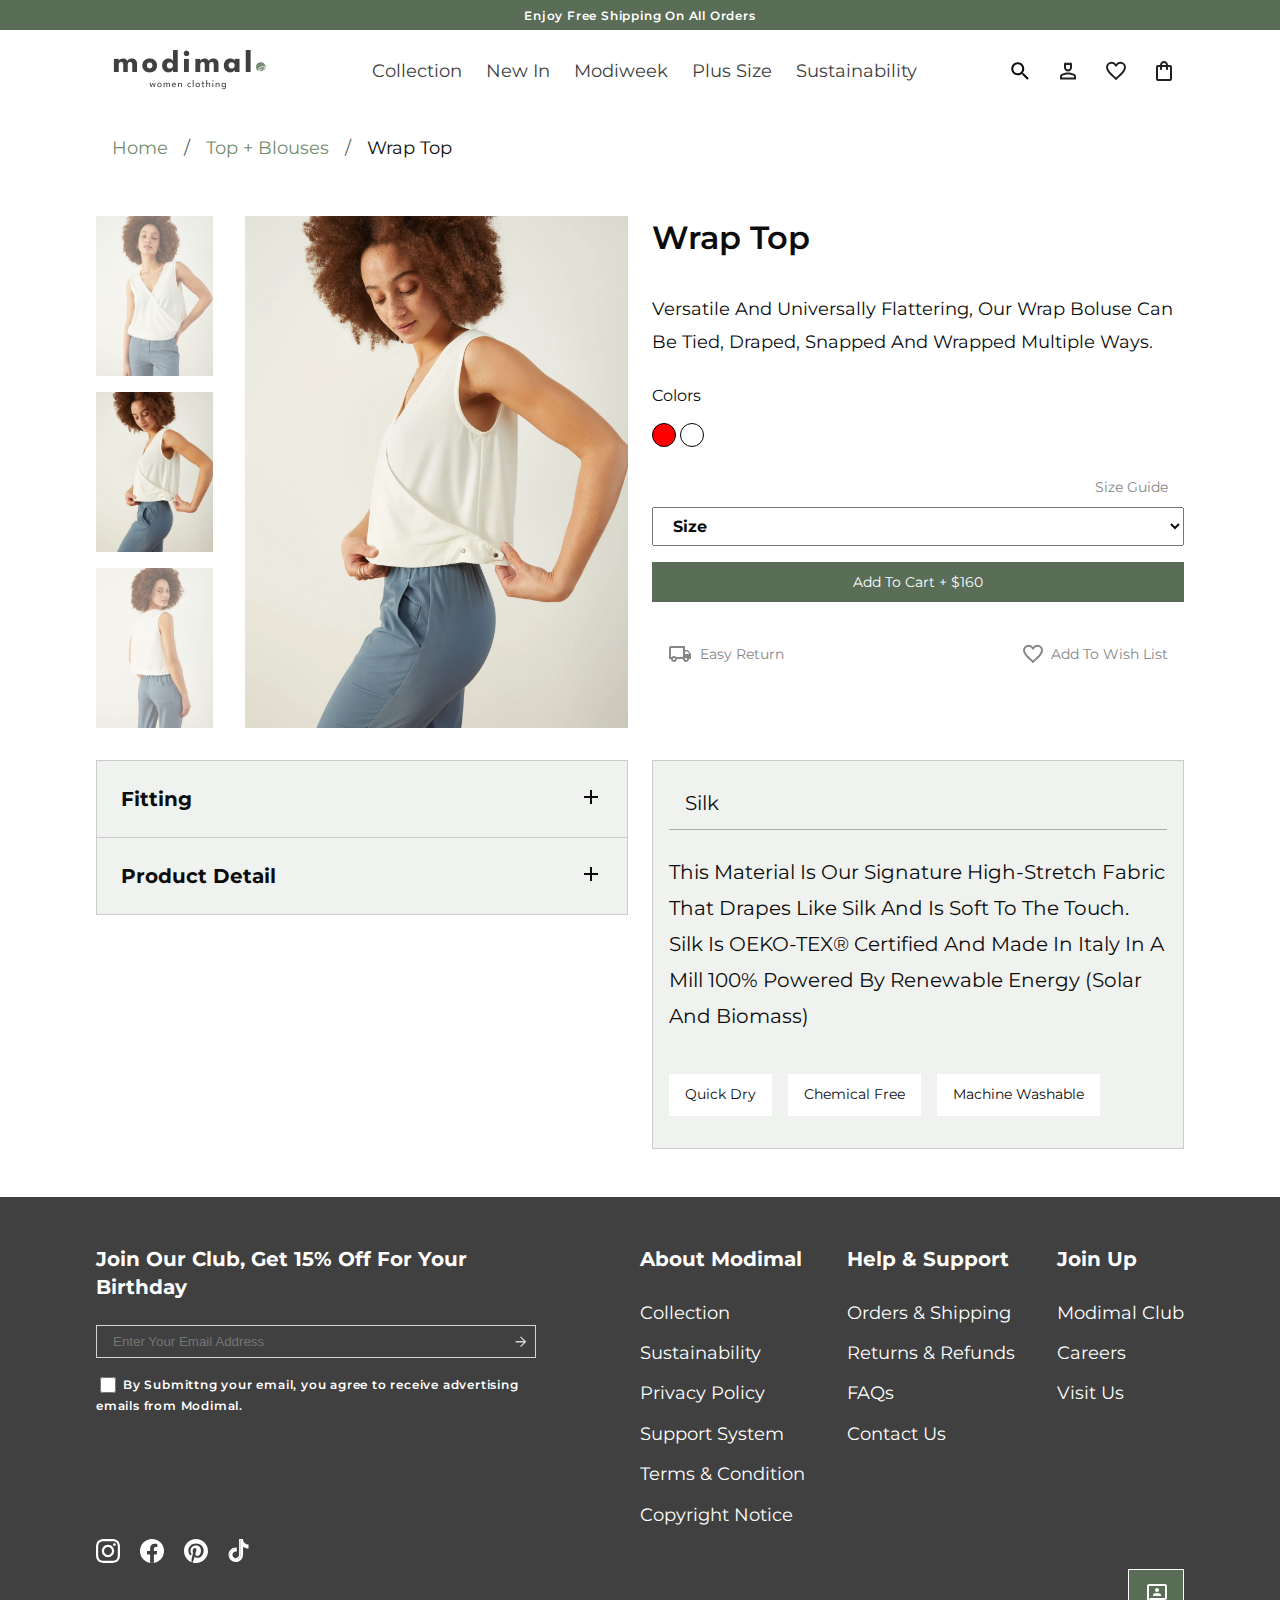
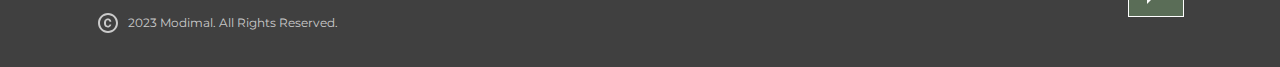
==== commit 1295d165: "edit" ====
--- a/product.html
+++ b/product.html
@@ -25,145 +25,169 @@
             ><img class="logo" src="images/logo.jpg" alt="logo"
           /></a>
           <div class="top-main-menu">
-            <a>Collection</a>
-            <a>New In</a>
-            <a>Modiweek</a>
-            <a>Plus Size</a>
-            <a>Sustainability</a>
-          </div>
+            <div class="top-main-menu-1">
+              <a>Collection</a>
+              <div class="collection-menu">
+                <div class="collection-menu-content">
+                  <div class="collection-menu-text">
+                    <p>category</p>
+                    <a href="">shop all</a>
+                    <a href="">blouses & top</a>
+                    <a href="">pants</a>
+                    <a href="">Dresses & jumpsuits</a>
+                    <a href="">outwear & jackets </a>
+                    <a href="">pullovers</a>
+                    <a href="">tees</a>
+                    <a href="">shorts & skirts</a>
+                  </div>
+                  <div class="collection-menu-text">
+                    <p>featured</p>
+                    <a href="">new in</a>
+                    <a href="">modiweek</a>
+                    <a href="">plus size</a>
+                    <a href="">best seller</a>
+                  </div>
+                  <div class="collection-menu-text">
+                    <p>more</p>
+                    <a href="">bundles</a>
+                    <a href="">occasion wear</a>
+                    <a href="">matching set</a>
+                    <a href="">suiting</a>
+                  </div>
+
+                  <div class="collection-menu-photo">
+                    <div class="menu-photo-container-1"></div>
+                    <p>Blouses</p>
+                  </div>
+
+                  <div class="collection-menu-photo">
+                    <div class="menu-photo-container-2"></div>
+                    <p>Plus size</p>
+                  </div>
+                </div>
+              </div>
+            </div>
+
+            <div class="top-main-menu-2">
+              <a>New In</a>
+              <div class="newin-menu">
+                <div class="newin-menu-content">
+                  <div class="newin-menu-text">
+                    <p>category</p>
+                    <a href="">shop all</a>
+                    <a href="">tops & blouses</a>
+                    <a href="">tees</a>
+                    <a href="">pants</a>
+                    <a href="">jackets & outwears</a>
+                    <a href="">pullovers</a>
+                    <a href="">dresses & jumpsuits</a>
+                    <a href="">shorts & skirts</a>
+                  </div>
+                  <div class="newin-menu-text">
+                    <p>trending</p>
+                    <a href="">plus size</a>
+                    <a href="">fall collection</a>
+                    <a href="">modiweek</a>
+                  </div>
+
+                  <div class="newin-menu-photo">
+                    <div class="menu-photo-container-3"></div>
+                    <p>fall collection</p>
+                  </div>
+
+                  <div class="newin-menu-photo">
+                    <div class="menu-photo-container-4"></div>
+                    <p>blouses</p>
+                  </div>
+
+                  <div class="newin-menu-photo">
+                    <div class="menu-photo-container-5"></div>
+                    <p>dresses</p>
+                  </div>
+                </div>
+              </div>
+            </div>
+
+            <div class="top-main-menu-3">
+              <a>Modiweek</a>
+            </div>
+
+            <div class="top-main-menu-4">
+              <a>Plus Size</a>
+              <div class="plussize-menu">
+                <div class="plussize-menu-content">
+                  <div class="plussize-menu-text">
+                    <p>category</p>
+                    <a href="">shop all</a>
+                    <a href="">tops & blouses</a>
+                    <a href="">tees</a>
+                    <a href="">pants</a>
+                    <a href="">jackets & outwears</a>
+                    <a href="">pullovers</a>
+                    <a href="">dresses & jumpsuits</a>
+                    <a href="">shorts & skirts</a>
+                  </div>
+
+                  <div class="plussize-menu-photo">
+                    <div class="menu-photo-container-6"></div>
+                    <p>Pants</p>
+                  </div>
+
+                  <div class="plussize-menu-photo">
+                    <div class="menu-photo-container-7"></div>
+                    <p>dresses</p>
+                  </div>
+
+                  <div class="plussize-menu-photo">
+                    <div class="menu-photo-container-8"></div>
+                    <p>blouses</p>
+                  </div>
+                </div>
+              </div>
+            </div>
+
+            <div class="top-main-menu-5">
+              <a>Sustainability</a>
+              <div class="sustainability-menu">
+                <div class="sustainability-menu-content">
+                  <div class="sustainability-menu-text">
+                    <p>sustainability</p>
+                    <a href="">mission</a>
+                    <a href="">processing</a>
+                    <a href="">materials</a>
+                    <a href="">packaging</a>
+                    <a href="">product care</a>
+                    <a href="">our suppliers</a>
+                  </div>
+
+                  <div class="menu-photo-container-9"></div>
+
+                  <div class="menu-photo-container-10"></div>
+                </div>
+              </div>
+            </div>
+          </div>
+
           <div class="top-right-menu">
-            <a href=""><img src="images/search.svg" alt="search-icon" /></a>
-            <a href=""><img src="images/profile.svg" alt="profile-icon" /></a>
-            <a href=""
-              ><img src="images/favourite.svg" alt="favourite-icon"
-            /></a>
-            <a href=""><img src="images/shopping-bag.svg" alt="bag-icon" /></a>
-          </div>
-        </div>
-      </div>
-      <div class="collection-menu">
-        <div class="collection-menu-content">
-          <div class="collection-menu-text">
-            <p>category</p>
-            <a href="">shop all</a>
-            <a href="">blouses & top</a>
-            <a href="">pants</a>
-            <a href="">Dresses & jumpsuits</a>
-            <a href="">outwear & jackets </a>
-            <a href="">pullovers</a>
-            <a href="">tees</a>
-            <a href="">shorts & skirts</a>
-          </div>
-          <div class="collection-menu-text">
-            <p>featured</p>
-            <a href="">new in</a>
-            <a href="">modiweek</a>
-            <a href="">plus size</a>
-            <a href="">best seller</a>
-          </div>
-          <div class="collection-menu-text">
-            <p>more</p>
-            <a href="">bundles</a>
-            <a href="">occasion wear</a>
-            <a href="">matching set</a>
-            <a href="">suiting</a>
-          </div>
-
-          <div class="collection-menu-photo">
-            <div class="menu-photo-container-1"></div>
-            <p>Blouses</p>
-          </div>
-
-          <div class="collection-menu-photo">
-            <div class="menu-photo-container-2"></div>
-            <p>Plus size</p>
-          </div>
-        </div>
-      </div>
-
-      <div class="newin-menu">
-        <div class="newin-menu-content">
-          <div class="newin-menu-text">
-            <p>category</p>
-            <a href="">shop all</a>
-            <a href="">tops & blouses</a>
-            <a href="">tees</a>
-            <a href="">pants</a>
-            <a href="">jackets & outwears</a>
-            <a href="">pullovers</a>
-            <a href="">dresses & jumpsuits</a>
-            <a href="">shorts & skirts</a>
-          </div>
-          <div class="newin-menu-text">
-            <p>trending</p>
-            <a href="">plus size</a>
-            <a href="">fall collection</a>
-            <a href="">modiweek</a>
-          </div>
-
-          <div class="newin-menu-photo">
-            <div class="menu-photo-container-3"></div>
-            <p>fall collection</p>
-          </div>
-
-          <div class="newin-menu-photo">
-            <div class="menu-photo-container-4"></div>
-            <p>blouses</p>
-          </div>
-
-          <div class="newin-menu-photo">
-            <div class="menu-photo-container-5"></div>
-            <p>dresses</p>
-          </div>
-        </div>
-      </div>
-
-      <div class="plussize-menu">
-        <div class="plussize-menu-content">
-          <div class="plussize-menu-text">
-            <p>category</p>
-            <a href="">shop all</a>
-            <a href="">tops & blouses</a>
-            <a href="">tees</a>
-            <a href="">pants</a>
-            <a href="">jackets & outwears</a>
-            <a href="">pullovers</a>
-            <a href="">dresses & jumpsuits</a>
-            <a href="">shorts & skirts</a>
-          </div>
-
-          <div class="plussize-menu-photo">
-            <div class="menu-photo-container-6"></div>
-            <p>Pants</p>
-          </div>
-
-          <div class="plussize-menu-photo">
-            <div class="menu-photo-container-7"></div>
-            <p>dresses</p>
-          </div>
-
-          <div class="plussize-menu-photo">
-            <div class="menu-photo-container-8"></div>
-            <p>blouses</p>
-          </div>
-        </div>
-      </div>
-
-      <div class="sustainability-menu">
-        <div class="sustainability-menu-content">
-          <div class="sustainability-menu-text">
-            <p>sustainability</p>
-            <a href="">mission</a>
-            <a href="">processing</a>
-            <a href="">materials</a>
-            <a href="">packaging</a>
-            <a href="">product care</a>
-            <a href="">our suppliers</a>
-          </div>
-
-          <div class="menu-photo-container-9"></div>
-
-          <div class="menu-photo-container-10"></div>
+            <div>
+              <img class="mobile-menu" src="images/mobile-menu.svg" alt="" />
+              <a href=""><img src="images/search.svg" alt="search-icon" /></a>
+              <a class="profile-icon" href=""
+                ><img
+                  class="profile-icon"
+                  src="images/profile.svg"
+                  alt="profile-icon"
+              /></a>
+            </div>
+            <div>
+              <a href=""
+                ><img src="images/favourite.svg" alt="favourite-icon"
+              /></a>
+              <a href=""
+                ><img src="images/shopping-bag.svg" alt="bag-icon"
+              /></a>
+            </div>
+          </div>
         </div>
       </div>
     </header>
@@ -302,59 +326,61 @@
 
       <footer>
         <div class="footer-content">
-          <div class="footer-left-section">
-            <h4>Join our club, get 15% off for your Birthday</h4>
-            <form>
-              <input
-                type="email"
-                name="email"
-                placeholder="Enter Your Email Address"
-              />
-              <button><img src="images/form-arrow.svg" alt="" /></button>
-            </form>
-            <div class="checkbox">
-              <input type="checkbox" name="agree" id="checkbox" />
-              <label for="checkbox"
-                >By Submittng your email, you agree to receive advertising
-                emails from Modimal.</label
-              >
-            </div>
-
-            <div class="footer-icons">
-              <a href=""><img src="images/instagram.svg" alt="instagram" /></a>
-              <a href=""><img src="images/facebook.svg" alt="facebook" /></a>
-              <a href=""><img src="images/pinterest.svg" alt="pinterest" /></a>
-              <a href=""><img src="images/tiktok.svg" alt="tiktok" /></a>
-            </div>
-
-            <div class="footer-bottom-text">
-              <img src="images/copyright.svg" alt="copyright" />
-              <p>2023 modimal. All Rights Reserved.</p>
-            </div>
-          </div>
-          <div class="footer-right-section">
-            <div class="footer-right-column">
-              <h4>About Modimal</h4>
-              <a href="">Collection</a>
-              <a href="">Sustainability</a>
-              <a href="">Privacy Policy</a>
-              <a href="">Support System</a>
-              <a href="">Terms & Condition</a>
-              <a href="">Copyright Notice</a>
-            </div>
-            <div class="footer-right-column">
-              <h4>Help & Support</h4>
-              <a href="">Orders & Shipping</a>
-              <a href="">Returns & Refunds</a>
-              <a href="">FAQs</a>
-              <a href="">Contact Us</a>
-            </div>
-            <div class="footer-right-column">
-              <h4>Join Up</h4>
-              <a href="">Modimal Club</a>
-              <a href="">Careers</a>
-              <a href="">Visit Us</a>
-            </div>
+          <div class="footer-content-flex">
+            <div class="footer-left-section">
+              <h4>Join our club, get 15% off for your Birthday</h4>
+              <form>
+                <input
+                  type="email"
+                  name="email"
+                  placeholder="Enter Your Email Address"
+                />
+                <button><img src="images/form-arrow.svg" alt="" /></button>
+              </form>
+              <div class="checkbox">
+                <input type="checkbox" name="agree" id="checkbox" />
+                <label for="checkbox"
+                  >By Submittng your email, you agree to receive advertising
+                  emails from Modimal.</label
+                >
+              </div>
+            </div>
+            <div class="footer-right-section">
+              <div class="footer-right-column">
+                <h4>About Modimal</h4>
+                <a href="">Collection</a>
+                <a href="">Sustainability</a>
+                <a href="">Privacy Policy</a>
+                <a href="">Support System</a>
+                <a href="">Terms & Condition</a>
+                <a href="">Copyright Notice</a>
+              </div>
+              <div class="footer-right-column">
+                <h4>Help & Support</h4>
+                <a href="">Orders & Shipping</a>
+                <a href="">Returns & Refunds</a>
+                <a href="">FAQs</a>
+                <a href="">Contact Us</a>
+              </div>
+              <div class="footer-right-column">
+                <h4>Join Up</h4>
+                <a href="">Modimal Club</a>
+                <a href="">Careers</a>
+                <a href="">Visit Us</a>
+              </div>
+            </div>
+          </div>
+
+          <div class="footer-icons">
+            <a href=""><img src="images/instagram.svg" alt="instagram" /></a>
+            <a href=""><img src="images/facebook.svg" alt="facebook" /></a>
+            <a href=""><img src="images/pinterest.svg" alt="pinterest" /></a>
+            <a href=""><img src="images/tiktok.svg" alt="tiktok" /></a>
+          </div>
+
+          <div class="footer-bottom-text">
+            <img src="images/copyright.svg" alt="copyright" />
+            <p>2023 modimal. All Rights Reserved.</p>
           </div>
 
           <div class="chatbox">
--- a/styles/style.css
+++ b/styles/style.css
@@ -69,8 +69,8 @@
 .top-right-menu a {
   display: inline-block;
   height: 24px;
-    margin-right: 24px;
-    vertical-align: middle;
+  margin-right: 24px;
+  vertical-align: middle;
 }
 
 .top-right-menu a:nth-of-type(2) {
@@ -1238,393 +1238,412 @@
   vertical-align: middle;
 }
 
-
 @media only screen and (max-width: 767px) {
   .top-bar p {
-font-size: 10px;
-font-weight: 400;
-line-height: 140%; 
-  }
-
-.nav-content {
-  width: 90%;
-  margin: 8px auto 10px;
-  
-}
-
-.nav {
-  position: relative;
-}
-
-.logo {
-  width: 138px;
-  position: absolute;
-  top: 0;
-  left: 50%;
-  transform: translate(-50%);
-}
-
-.top-main-menu {
-  width: 100%;
-  position: absolute;
-  top: 36px;
-  left: 0;
-  flex-direction: column;
-  gap: 32px;
-  background-color: #fff;
-  padding: 42px 5%;
-  z-index: 1000;
-}
-
-.top-main-menu a {
-text-align: left;
-color:  #0C0C0C;
-font-size: 14px;
-font-weight: 400;
-line-height: 180%; 
-}
-
-.top-right-menu {
-  width: 100%;
-  justify-content: space-between;
-  padding-right: 0;
-}
-
-.collection-menu, .newin-menu, .plussize-menu, .sustainability-menu {
-  position: static;
-}
-
-.collection-menu-content, .newin-menu-content, .plussize-menu-content, .sustainability-menu-content {
-  padding: 16px 0;
-}
-
-.collection-menu-photo, .newin-menu-photo, .plussize-menu-photo, .menu-photo-container-9, .menu-photo-container-10 {
-  display: none;
-}
-
-.collection-menu-text, .newin-menu-text, .plussize-menu-text, .sustainability-menu-text {
-  width: 100%;
-}
-
-.collection-menu-text:nth-of-type(2), .collection-menu-text:nth-of-type(3), .newin-menu-text:nth-of-type(2) {
-display: none;
-}
-
-.collection-menu-text p, .newin-menu-text p, .plussize-menu-text p, .sustainability-menu-text p {
-  display: none;
-}
-
-.collection-menu-text a, .newin-menu-text a, .plussize-menu-text a, .sustainability-menu-text a {
-  color: #404040;
-font-size: 14px;
-font-style: normal;
-font-weight: 400;
-line-height: 180%; 
-}
-
-.top-main-menu-1, .top-main-menu-2, .top-main-menu-4, .top-main-menu-5 {
-  border-bottom: 1px solid #0C0C0C;
-}
-
-.mobile-menu {
-  display: inline-block;
-  vertical-align: middle;
-  margin-right: 8px;
-}
-
-.profile-icon {
-  display: none;
-}
-
-.top-right-menu a {
-  margin-right: 8px;
-}
-
-.top-main-menu > div {
-  margin-bottom: 32px;
-}
-
-.hero {
-  background-image: url("../images/mobile-hero.png");
-  background-position: right;
-  height: 551px;
-}
-
-.hero-content {
-  width: 90%;
-}
-
-.hero-text {
-  width: 170px;
-  bottom: 34px;
-}
-
-.hero-text h1 {
-color: #0C0C0C;
-font-family: Gill Sans MT;
-font-size: 20px;
-font-style: italic;
-font-weight: 400;
-line-height: 180%; /* 36px */
-}
-
-.hero-text a {
-  width: 68px;
-  padding: 8px;
-}
-
-.main-content-1 {
-  margin: 20px auto;
-  width: 90%;
-
-}
-
-.best-sellers-items {
-  gap: 16px;
-  margin-bottom: 50px;
-}
-
-.best-sellers-item:nth-of-type(3) {
-  display: none;
-}
-
-.image-container-1, .image-container-2 {
-  height: 213px;
-}
-
-.best-sellers-item {
-  width: 50%;
-}
-
-.best-sellers-item-text {
-  padding: 0;
-}
-
-.best-sellers-item h5 {
-font-size: 14px;
-font-weight: 600;
-line-height: 140%; 
-}
-
-.best-sellers-item .second-line p {
-font-size: 14px;
-font-weight: 400;
-line-height: 140%; 
-}
-
-.best-sellers-item .second-line .price {
-  font-size: 14px;
-  }
-
-  .colours-1 div, .colours-2 div {
+    font-size: 10px;
+    font-weight: 400;
+    line-height: 140%;
+  }
+
+  .nav-content {
+    width: 90%;
+    margin: 8px auto 10px;
+  }
+
+  .nav {
+    position: relative;
+  }
+
+  .logo {
+    width: 138px;
+    position: absolute;
+    top: 0;
+    left: 50%;
+    transform: translate(-50%);
+  }
+
+  .top-main-menu {
+    width: 100%;
+    position: absolute;
+    top: 36px;
+    left: 0;
+    flex-direction: column;
+    gap: 32px;
+    background-color: #fff;
+    padding: 42px 5%;
+    z-index: 1000;
+  }
+
+  .top-main-menu a {
+    text-align: left;
+    color: #0c0c0c;
+    font-size: 14px;
+    font-weight: 400;
+    line-height: 180%;
+  }
+
+  .top-right-menu {
+    width: 100%;
+    justify-content: space-between;
+    padding-right: 0;
+  }
+
+  .collection-menu,
+  .newin-menu,
+  .plussize-menu,
+  .sustainability-menu {
+    position: static;
+  }
+
+  .collection-menu-content,
+  .newin-menu-content,
+  .plussize-menu-content,
+  .sustainability-menu-content {
+    padding: 16px 0;
+  }
+
+  .collection-menu-photo,
+  .newin-menu-photo,
+  .plussize-menu-photo,
+  .menu-photo-container-9,
+  .menu-photo-container-10 {
+    display: none;
+  }
+
+  .collection-menu-text,
+  .newin-menu-text,
+  .plussize-menu-text,
+  .sustainability-menu-text {
+    width: 100%;
+  }
+
+  .collection-menu-text:nth-of-type(2),
+  .collection-menu-text:nth-of-type(3),
+  .newin-menu-text:nth-of-type(2) {
+    display: none;
+  }
+
+  .collection-menu-text p,
+  .newin-menu-text p,
+  .plussize-menu-text p,
+  .sustainability-menu-text p {
+    display: none;
+  }
+
+  .collection-menu-text a,
+  .newin-menu-text a,
+  .plussize-menu-text a,
+  .sustainability-menu-text a {
+    color: #404040;
+    font-size: 14px;
+    font-style: normal;
+    font-weight: 400;
+    line-height: 180%;
+  }
+
+  .top-main-menu-1,
+  .top-main-menu-2,
+  .top-main-menu-4,
+  .top-main-menu-5 {
+    border-bottom: 1px solid #0c0c0c;
+  }
+
+  .mobile-menu {
+    display: inline-block;
+    vertical-align: middle;
+    margin-right: 8px;
+  }
+
+  .profile-icon {
+    display: none;
+  }
+
+  .top-right-menu a {
+    margin-right: 8px;
+  }
+
+  .top-main-menu > div {
+    margin-bottom: 32px;
+  }
+
+  .hero {
+    background-image: url("../images/mobile-hero.png");
+    background-position: right;
+    height: 551px;
+  }
+
+  .hero-content {
+    width: 90%;
+  }
+
+  .hero-text {
+    width: 170px;
+    bottom: 34px;
+  }
+
+  .hero-text h1 {
+    color: #0c0c0c;
+    font-family: Gill Sans MT;
+    font-size: 20px;
+    font-style: italic;
+    font-weight: 400;
+    line-height: 180%; /* 36px */
+  }
+
+  .hero-text a {
+    width: 68px;
+    padding: 8px;
+  }
+
+  .main-content-1 {
+    margin: 20px auto;
+    width: 90%;
+  }
+
+  .best-sellers-items {
+    gap: 16px;
+    margin-bottom: 50px;
+  }
+
+  .best-sellers-item:nth-of-type(3) {
+    display: none;
+  }
+
+  .image-container-1,
+  .image-container-2 {
+    height: 213px;
+  }
+
+  .best-sellers-item {
+    width: 50%;
+  }
+
+  .best-sellers-item-text {
+    padding: 0;
+  }
+
+  .best-sellers-item h5 {
+    font-size: 14px;
+    font-weight: 600;
+    line-height: 140%;
+  }
+
+  .best-sellers-item .second-line p {
+    font-size: 14px;
+    font-weight: 400;
+    line-height: 140%;
+  }
+
+  .best-sellers-item .second-line .price {
+    font-size: 14px;
+  }
+
+  .colours-1 div,
+  .colours-2 div {
     height: 16px;
     width: 16px;
   }
 
-
-
-.best-sellers-title, .collection-title, .carousel-title, .followus-title {
-  margin-bottom: 8px;
-}
-
-.best-sellers-title h2, .collection-title h2, .carousel-title h2, .followus-title h2 {
-font-size: 20px;
-font-style: normal;
-font-weight: 700;
-line-height: 140%; 
-}
-
-.best-sellers-title a {
-  padding: 0;
-}
-
-.collection {
-  margin-bottom: 74px;
-  margin-top: 0;
-  gap: 16px;
-}
-
-.collection-flex-1, .collection-flex-2 {
-  width: calc(50% - 8px);
-}
-
-.collection-flex-1 {
-  gap: 64px;
-}
-
-.collection-flex-2 {
-  gap: 72px;
-}
-
-.collection-item-1 {
-  height: 165px;
-}
-
-.collection-item-2 {
-  height: 253px;
-}
-
-.collection-item-3 {
-  height: 276px;
-}
-
-.collection-item-4 {
-  height: 135px;
-}
-
-.collection-link, .collection-item-3 .collection-link {
-  width: 100%;
-  left: 0;
-  bottom: -40px;
-  text-align: left;
-}
-
-.carousel-content {
-  width: 90%;
-  margin-left: 5%;
-}
-
-.splide {
-  margin-top: 0;
-}
-
-.carousel-image-1,
-.carousel-image-2,
-.carousel-image-3,
-.carousel-image-4,
-.carousel-image-5,
-.carousel-image-6,
-.carousel-image-7 {
-  width: 152px;
-height: 243px;
-}
-
-.carousel-text {
-  margin: 5px 0 0 0;
-}
-
-.splide__pagination {
-  bottom: -45px;
-}
-
-.heart-form {
-  top: 8px;
-  right: 8px;
-}
-
-.wide-image {
-  margin-bottom: 50px;
-}
-
-.wide-image-content {
-  width: 90%;
-}
-
-.wide-image-text {
-  left: 50%;
-  transform: translate(-50%);
-  bottom: 16px;
-  width: 318px;
-}
-
-.wide-image-text h4 {
-color: #272F25;
-text-align: center;
-font-size: 14px;
-font-style: normal;
-font-weight: 400;
-line-height: 140%; 
-margin-bottom: 32px;
-}
-
-.wide-image-text a {
-width: 152px;
-margin-left: 166px;
-}
-
-.main-content-2 {
-  width: 90%;
-}
-
-.photo-container {
-  grid-template-columns: 1fr 1fr;
+  .best-sellers-title,
+  .collection-title,
+  .carousel-title,
+  .followus-title {
+    margin-bottom: 8px;
+  }
+
+  .best-sellers-title h2,
+  .collection-title h2,
+  .carousel-title h2,
+  .followus-title h2 {
+    font-size: 20px;
+    font-style: normal;
+    font-weight: 700;
+    line-height: 140%;
+  }
+
+  .best-sellers-title a {
+    padding: 0;
+  }
+
+  .collection {
+    margin-bottom: 74px;
+    margin-top: 0;
+    gap: 16px;
+  }
+
+  .collection-flex-1,
+  .collection-flex-2 {
+    width: calc(50% - 8px);
+  }
+
+  .collection-flex-1 {
+    gap: 64px;
+  }
+
+  .collection-flex-2 {
+    gap: 72px;
+  }
+
+  .collection-item-1 {
+    height: 165px;
+  }
+
+  .collection-item-2 {
+    height: 253px;
+  }
+
+  .collection-item-3 {
+    height: 276px;
+  }
+
+  .collection-item-4 {
+    height: 135px;
+  }
+
+  .collection-link,
+  .collection-item-3 .collection-link {
+    width: 100%;
+    left: 0;
+    bottom: -40px;
+    text-align: left;
+  }
+
+  .carousel-content {
+    width: 90%;
+    margin-left: 5%;
+  }
+
+  .splide {
+    margin-top: 0;
+  }
+
+  .carousel-image-1,
+  .carousel-image-2,
+  .carousel-image-3,
+  .carousel-image-4,
+  .carousel-image-5,
+  .carousel-image-6,
+  .carousel-image-7 {
+    width: 152px;
+    height: 243px;
+  }
+
+  .carousel-text {
+    margin: 5px 0 0 0;
+  }
+
+  .splide__pagination {
+    bottom: -45px;
+  }
+
+  .heart-form {
+    top: 8px;
+    right: 8px;
+  }
+
+  .wide-image {
+    margin-bottom: 50px;
+  }
+
+  .wide-image-content {
+    width: 90%;
+  }
+
+  .wide-image-text {
+    left: 50%;
+    transform: translate(-50%);
+    bottom: 16px;
+    width: 318px;
+  }
+
+  .wide-image-text h4 {
+    color: #272f25;
+    text-align: center;
+    font-size: 14px;
+    font-style: normal;
+    font-weight: 400;
+    line-height: 140%;
+    margin-bottom: 32px;
+  }
+
+  .wide-image-text a {
+    width: 152px;
+    margin-left: 166px;
+  }
+
+  .main-content-2 {
+    width: 90%;
+  }
+
+  .photo-container {
+    grid-template-columns: 1fr 1fr;
     grid-template-rows: 1fr 1fr;
     margin: 0 0 24px 0;
-}
-
-.follow-photo:nth-of-type(1) {
-  grid-row-end: span 1;
-}
-
-.follow-photo:nth-of-type(5) {
-  display: none;
-}
-
-.footer-content {
-  width: 90%;
-}
-
-.footer-content-flex {
-  flex-wrap: wrap;
-}
-
-.footer-left-section {
-  width: 100%;
-}
-
-.footer-right-section {
-  width: 100%;
-  flex-wrap: wrap;
-  gap: 16px;
-}
-
-.footer-right-column {
-  width: calc(50% - 8px);
-}
-
-.footer-left-section h4, .footer-right-column h4 {
-font-size: 14px;
-font-weight: 600;
-line-height: 140%; 
-margin: 0 0 16px 0;
-}
-
-.footer-right-column a {
-font-size: 14px;
-font-weight: 400;
-line-height: 180%; 
-}
-
-.checkbox {
-  margin: 8px 0 24px 0;
-}
-
-.footer-left-section label {
-font-size: 10px;
-font-weight: 600;
-line-height: 140%; 
-}
-
-.footer-icons {
-  margin-top: 24px;
-}
-
-.footer-bottom-text {
-  margin-top: 24px;
-}
-
-.chatbox {
-  bottom: 75px;
-}
-
-}
-
-
-
-
-
-
-
-
-
-
+  }
+
+  .follow-photo:nth-of-type(1) {
+    grid-row-end: span 1;
+  }
+
+  .follow-photo:nth-of-type(5) {
+    display: none;
+  }
+
+  .footer-content {
+    width: 90%;
+  }
+
+  .footer-content-flex {
+    flex-wrap: wrap;
+  }
+
+  .footer-left-section {
+    width: 100%;
+  }
+
+  .footer-right-section {
+    width: 100%;
+    flex-wrap: wrap;
+    gap: 16px;
+  }
+
+  .footer-right-column {
+    width: calc(50% - 8px);
+  }
+
+  .footer-left-section h4,
+  .footer-right-column h4 {
+    font-size: 14px;
+    font-weight: 600;
+    line-height: 140%;
+    margin: 0 0 16px 0;
+  }
+
+  .footer-right-column a {
+    font-size: 14px;
+    font-weight: 400;
+    line-height: 180%;
+  }
+
+  .checkbox {
+    margin: 8px 0 24px 0;
+  }
+
+  .footer-left-section label {
+    font-size: 10px;
+    font-weight: 600;
+    line-height: 140%;
+  }
+
+  .footer-icons {
+    margin-top: 24px;
+  }
+
+  .footer-bottom-text {
+    margin-top: 24px;
+  }
+
+  .chatbox {
+    bottom: 75px;
+  }
+}
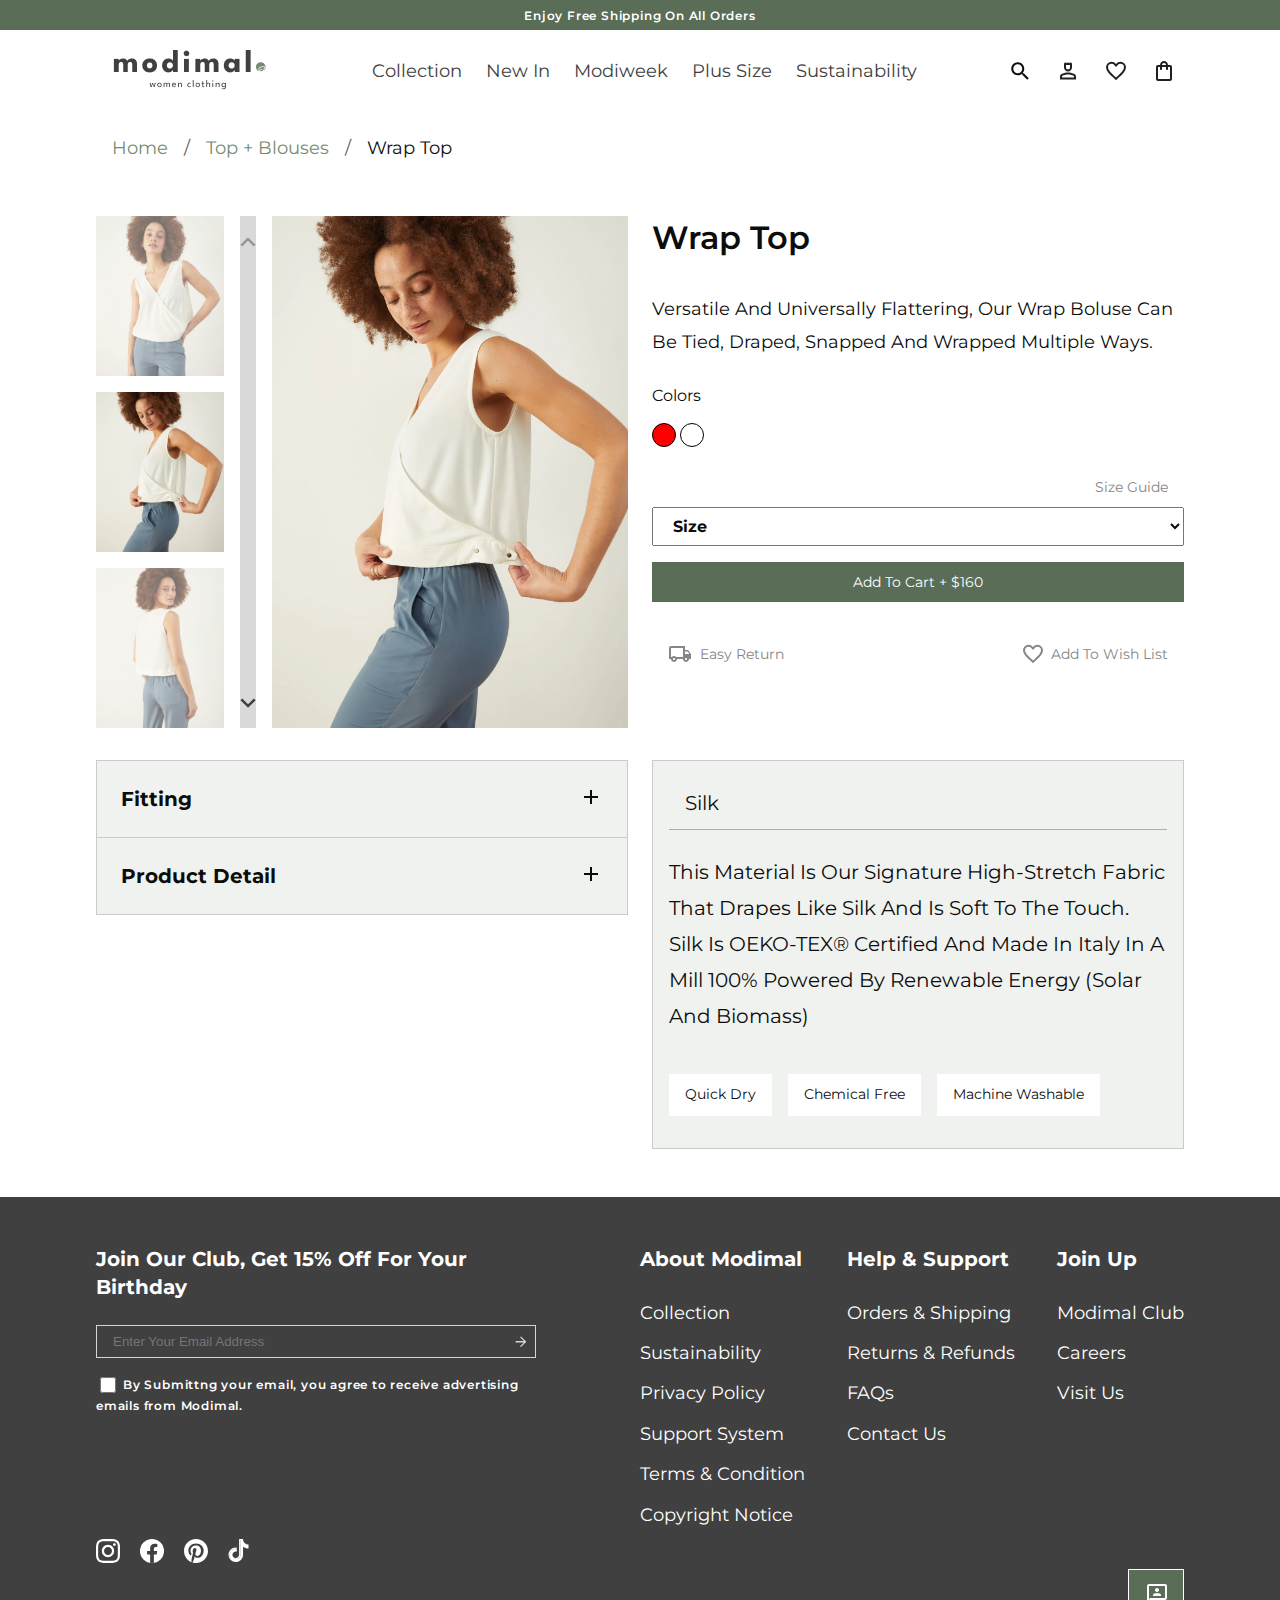
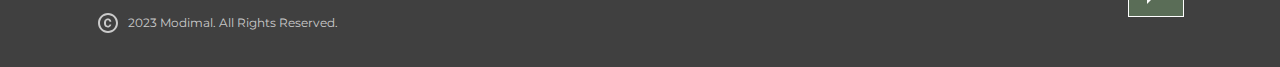
==== commit f3b9e52e: "product mobile + js" ====
--- a/product.html
+++ b/product.html
@@ -3,7 +3,8 @@
   <head>
     <meta charset="UTF-8" />
     <meta name="viewport" content="width=device-width, initial-scale=1.0" />
-
+    <link rel="stylesheet" href="styles/splide-core.min.css" />
+    <link rel="stylesheet" href="styles/splide.min.css" />
     <link rel="stylesheet" href="styles/style.css" />
     <link
       rel="stylesheet"
@@ -206,24 +207,31 @@
           <div class="product">
             <div class="product-photos">
               <div class="thumbnail-section">
-                <div class="product-thumb thumb-1">
-                  <div class="thumb-overlay"></div>
-                </div>
-                <div class="product-thumb thumb-2">
-                  <div class="thumb-overlay"></div>
-                </div>
-                <div class="product-thumb thumb-3">
-                  <div class="thumb-overlay"></div>
-                </div>
-                <div class="product-thumb thumb-4">
-                  <div class="thumb-overlay"></div>
-                </div>
-                <div class="product-thumb thumb-5">
-                  <div class="thumb-overlay"></div>
-                </div>
+                <section class="splide" id="splide2">
+                  <div class="splide__track">
+                    <ul class="splide__list">
+                      <li class="splide__slide"><div class="product-thumb thumb-1">
+                        <div class="thumb-overlay"></div>
+                      </div></li>
+                      <li class="splide__slide"><div class="product-thumb thumb-2">
+                        <div class="thumb-overlay"></div>
+                      </div></li>
+                      <li class="splide__slide"><div class="product-thumb thumb-3">
+                        <div class="thumb-overlay"></div>
+                      </div></li>
+                      <li class="splide__slide"><div class="product-thumb thumb-4">
+                        <div class="thumb-overlay"></div>
+                      </div></li>
+                      <li class="splide__slide"><div class="product-thumb thumb-5">
+                        <div class="thumb-overlay"></div>
+                      </div></li>
+                    </ul>
+                  </div>
+                </section>
               </div>
 
               <div class="product-photo"></div>
+
             </div>
 
             <div class="product-options">
--- a/styles/style.css
+++ b/styles/style.css
@@ -767,7 +767,7 @@
   margin-left: 7.5%;
 }
 
-.splide {
+.carousel-content .splide {
   margin-top: 24px;
   margin-bottom: 88px;
 }
@@ -829,17 +829,6 @@
   margin: 38px 0 0 8px;
 }
 
-.splide__arrow {
-  opacity: 0;
-  height: 6em;
-  width: 5em;
-  top: 40%;
-}
-
-.splide__arrow:hover:not(:disabled) {
-  opacity: 0;
-}
-
 footer form {
   position: relative;
 }
@@ -949,7 +938,7 @@
 
 .product-photo {
   height: 100%;
-  width: calc(75% - 16px);
+  width: calc(70% - 16px);
   background-image: url("../images/product-photo2.jpg");
   background-position: center;
   background-size: cover;
@@ -1060,13 +1049,11 @@
 }
 
 .thumbnail-section {
-  width: 25%;
-  overflow-y: scroll;
-  overflow-x: hidden;
+  width: 30%;
 }
 
 .product-thumb {
-  width: calc(100% - 16px);
+  width: 100%;
   height: 160px;
   background-position: center;
   background-size: cover;
@@ -1236,6 +1223,30 @@
 .cart-bottom img {
   display: inline-block;
   vertical-align: middle;
+}
+
+.splide__arrow {
+  position: relative;
+  background-color: #d9d9d9;
+  width: 100%;
+}
+
+#splide2 {
+  display: flex;
+  justify-content: space-between;
+}
+
+.splide__arrows--ttb {
+  order: 1;
+  display: flex;
+  flex-direction: column;
+  justify-content: space-between;
+  width: 16px;
+  background-color: #d9d9d9;
+}
+
+#splide2 .splide__track {
+  width: calc(100% - 32px);
 }
 
 @media only screen and (max-width: 767px) {
@@ -1263,6 +1274,7 @@
   }
 
   .top-main-menu {
+    display: none;
     width: 100%;
     position: absolute;
     top: 36px;
@@ -1646,4 +1658,118 @@
   .chatbox {
     bottom: 75px;
   }
-}
+
+  .product-photos {
+    width: 100%;
+  }
+
+  .thumbnail-section {
+    width: 100%;
+  }
+
+  .product-photo {
+    display: none;
+  }
+
+  .product-content-1 {
+    width: 100%;
+  }
+
+  .product-path {
+    width: 90%;
+    margin: 0 auto;
+  }
+
+  #splide2 {
+    display: block;
+  }
+
+  #splide2 .splide__track {
+    width: auto;
+  }
+
+  .product-thumb {
+    height: 480px;
+  }
+
+  .thumb-overlay {
+    height: 0;
+  }
+
+  .splide__pagination {
+    bottom: 0;
+  }
+
+  .product-options {
+    width: 90%;
+    margin: 0 auto;
+  }
+
+  .product-details-left,
+  .product-details-right {
+    width: 90%;
+    margin: 0 auto;
+  }
+
+  .product-path p {
+    color: #748c70;
+    text-align: center;
+    font-size: 12px;
+    font-weight: 400;
+    line-height: 140%;
+  }
+
+  .product {
+    margin: 20px 0;
+  }
+
+  .product-options h3 {
+    font-size: 20px;
+    font-weight: 700;
+    line-height: 140%;
+  }
+
+  .product-options p {
+    font-size: 14px;
+
+    font-weight: 400;
+    line-height: 140%;
+  }
+
+  .product-colour-1,
+  .product-colour-2 {
+    height: 16px;
+    width: 16px;
+  }
+
+  .product-size select {
+    font-size: 12px;
+    font-weight: 600;
+    line-height: 140%;
+  }
+
+  .cart-bottom {
+    flex-direction: column;
+    align-items: center;
+  }
+
+  .product-details-left h4,
+  .product-details-right p,
+  .expandable-text p {
+    font-size: 14px;
+    font-weight: 400;
+    line-height: 180%;
+  }
+
+  .expandable-title img,
+  .expandable-text img {
+    height: 16px;
+    width: 16px;
+    top: 30px;
+    right: 30px;
+  }
+
+  .product-material-features p {
+    margin-bottom: 12px;
+  }
+}
